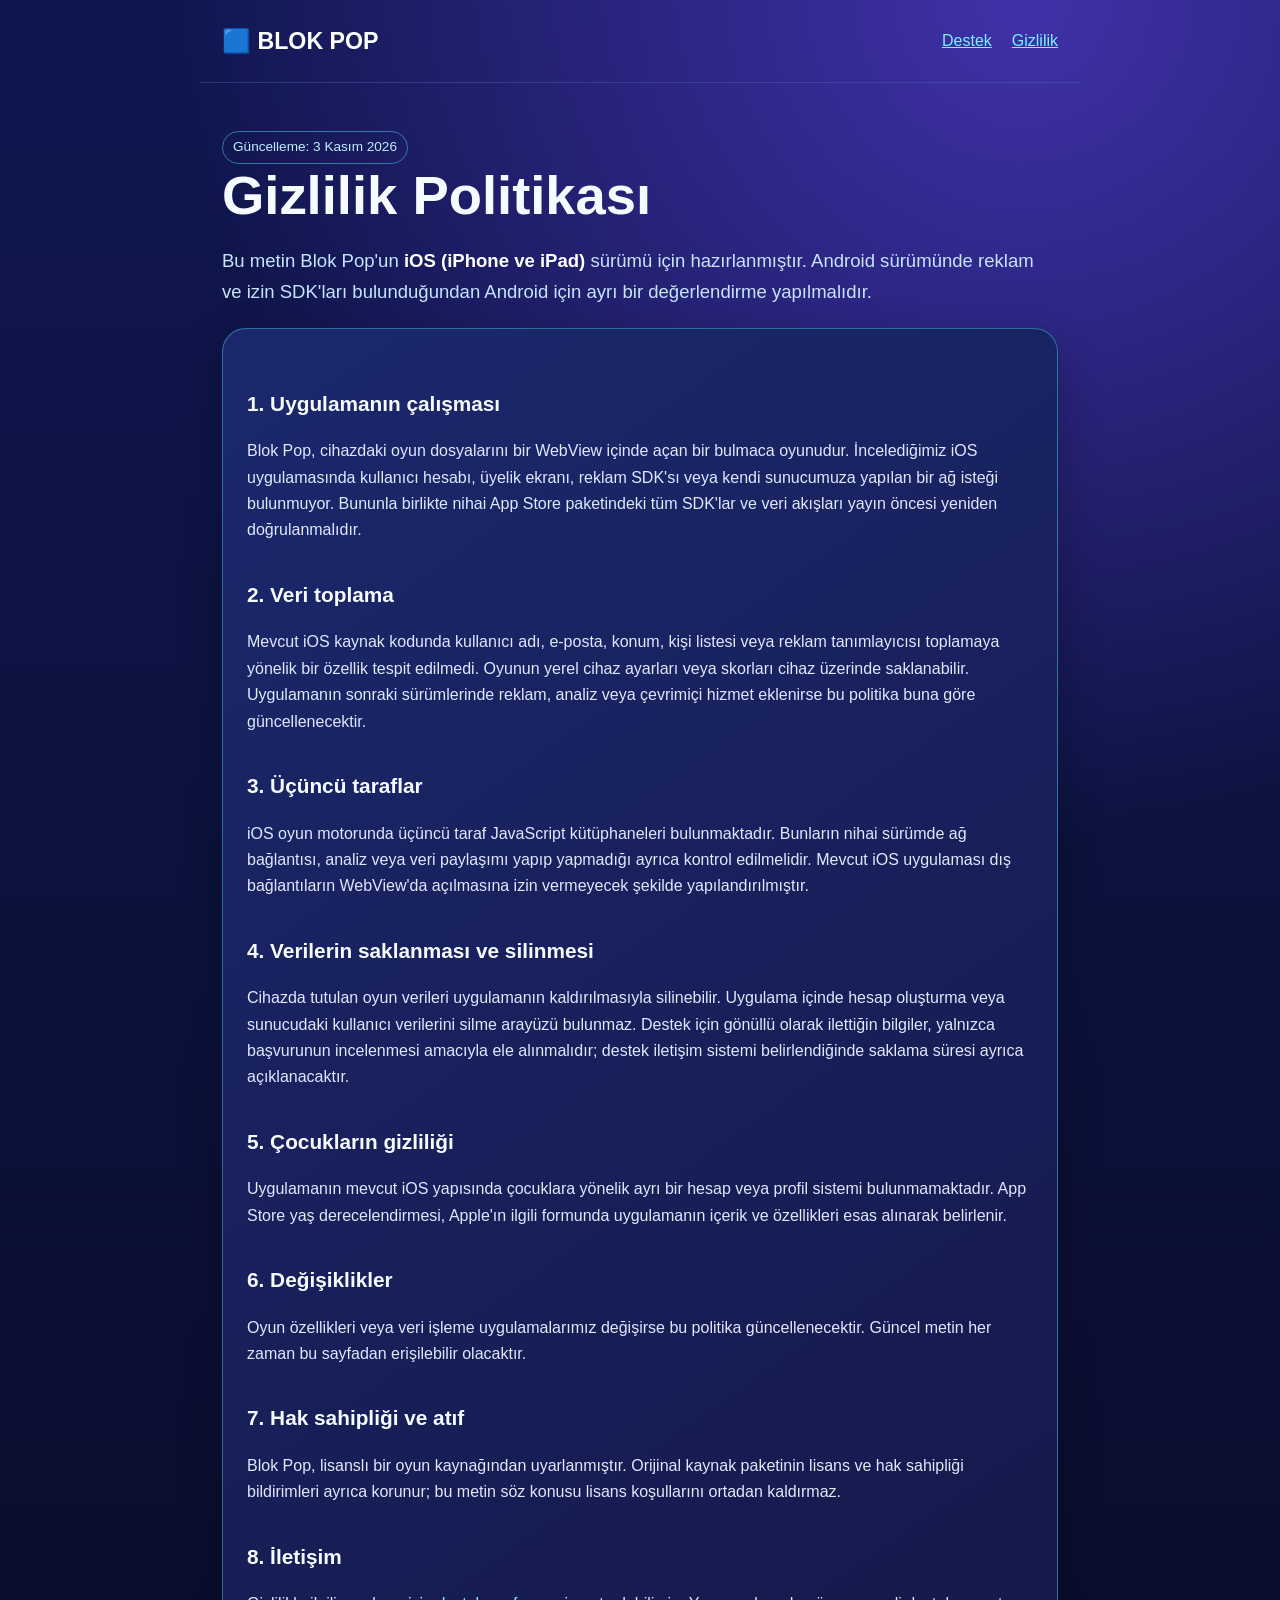
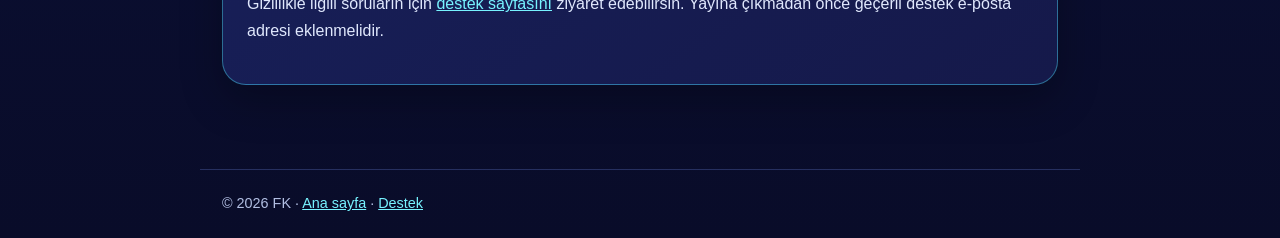
==== privacy.html @ bbdcddfd "site: add Blok Pop privacy.html" ====
<!doctype html><html lang="tr"><head><meta charset="utf-8"><meta name="viewport" content="width=device-width,initial-scale=1"><meta name="description" content="Blok Pop iOS uygulamasının gizlilik politikası."><title>Blok Pop | Gizlilik Politikası</title><link rel="stylesheet" href="style.css"></head><body><header><a class="logo" href="index.html">🟦 BLOK POP</a><nav><a href="support.html">Destek</a><a href="privacy.html" aria-current="page">Gizlilik</a></nav></header><main><span class="pill">Güncelleme: 3 Kasım 2026</span><h1>Gizlilik Politikası</h1><p class="lead">Bu metin Blok Pop'un <strong>iOS (iPhone ve iPad)</strong> sürümü için hazırlanmıştır. Android sürümünde reklam ve izin SDK'ları bulunduğundan Android için ayrı bir değerlendirme yapılmalıdır.</p><section class="card"><h2>1. Uygulamanın çalışması</h2><p>Blok Pop, cihazdaki oyun dosyalarını bir WebView içinde açan bir bulmaca oyunudur. İncelediğimiz iOS uygulamasında kullanıcı hesabı, üyelik ekranı, reklam SDK'sı veya kendi sunucumuza yapılan bir ağ isteği bulunmuyor. Bununla birlikte nihai App Store paketindeki tüm SDK'lar ve veri akışları yayın öncesi yeniden doğrulanmalıdır.</p><h2>2. Veri toplama</h2><p>Mevcut iOS kaynak kodunda kullanıcı adı, e-posta, konum, kişi listesi veya reklam tanımlayıcısı toplamaya yönelik bir özellik tespit edilmedi. Oyunun yerel cihaz ayarları veya skorları cihaz üzerinde saklanabilir. Uygulamanın sonraki sürümlerinde reklam, analiz veya çevrimiçi hizmet eklenirse bu politika buna göre güncellenecektir.</p><h2>3. Üçüncü taraflar</h2><p>iOS oyun motorunda üçüncü taraf JavaScript kütüphaneleri bulunmaktadır. Bunların nihai sürümde ağ bağlantısı, analiz veya veri paylaşımı yapıp yapmadığı ayrıca kontrol edilmelidir. Mevcut iOS uygulaması dış bağlantıların WebView'da açılmasına izin vermeyecek şekilde yapılandırılmıştır.</p><h2>4. Verilerin saklanması ve silinmesi</h2><p>Cihazda tutulan oyun verileri uygulamanın kaldırılmasıyla silinebilir. Uygulama içinde hesap oluşturma veya sunucudaki kullanıcı verilerini silme arayüzü bulunmaz. Destek için gönüllü olarak ilettiğin bilgiler, yalnızca başvurunun incelenmesi amacıyla ele alınmalıdır; destek iletişim sistemi belirlendiğinde saklama süresi ayrıca açıklanacaktır.</p><h2>5. Çocukların gizliliği</h2><p>Uygulamanın mevcut iOS yapısında çocuklara yönelik ayrı bir hesap veya profil sistemi bulunmamaktadır. App Store yaş derecelendirmesi, Apple'ın ilgili formunda uygulamanın içerik ve özellikleri esas alınarak belirlenir.</p><h2>6. Değişiklikler</h2><p>Oyun özellikleri veya veri işleme uygulamalarımız değişirse bu politika güncellenecektir. Güncel metin her zaman bu sayfadan erişilebilir olacaktır.</p><h2>7. Hak sahipliği ve atıf</h2><p>Blok Pop, lisanslı bir oyun kaynağından uyarlanmıştır. Orijinal kaynak paketinin lisans ve hak sahipliği bildirimleri ayrıca korunur; bu metin söz konusu lisans koşullarını ortadan kaldırmaz.</p><h2>8. İletişim</h2><p>Gizlilikle ilgili soruların için <a href="support.html">destek sayfasını</a> ziyaret edebilirsin. Yayına çıkmadan önce geçerli destek e-posta adresi eklenmelidir.</p></section></main><footer>© 2026 FK · <a href="index.html">Ana sayfa</a> · <a href="support.html">Destek</a></footer></body></html>
---- style.css ----
:root{color-scheme:dark;--bg:#080b2b;--card:#172260;--accent:#4eeaff;--text:#f5fbff;--muted:#b5c9ef}*{box-sizing:border-box}body{margin:0;background:radial-gradient(circle at 80% 0%,#4031a9 0,transparent 40%),linear-gradient(180deg,#101750,#090c29);color:var(--text);font-family:-apple-system,BlinkMacSystemFont,"Segoe UI",Arial,sans-serif;line-height:1.65}a{color:#77f3ff}header,main,footer{max-width:880px;padding:22px;margin:auto}header{display:flex;align-items:center;justify-content:space-between;flex-wrap:wrap;gap:10px;border-bottom:1px solid #5364af66}header .logo{font-size:1.45rem;font-weight:900;color:white;text-decoration:none}nav{display:flex;gap:20px}main{padding-top:48px;padding-bottom:64px}h1{font-size:clamp(2rem,6vw,3.4rem);line-height:1.18;margin:0 0 14px}h2{margin-top:34px;font-size:1.3rem}p,li{color:#e0e8fd}.lead{font-size:1.16rem;color:#c7e4ff}.card{background:linear-gradient(145deg,#1b286d,#15194a);border:1px solid #4eeaff66;border-radius:24px;padding:24px;box-shadow:0 16px 42px #0004;margin:20px 0}.btn{display:inline-block;background:linear-gradient(#55eeff,#2189e9);border-radius:16px;color:#0e1545;padding:13px 19px;text-decoration:none;font-weight:800}.btn.secondary{background:#3c3496;color:white}.pill{display:inline-block;color:#bfefff;border:1px solid #56dfff77;padding:4px 10px;border-radius:30px;font-size:.85rem}footer{border-top:1px solid #5364af66;color:#b2bfe3;font-size:.9rem}small{color:#b5c9ef}ul{padding-left:24px}strong{color:#fff}.pending{background:#683c22;border:1px solid #f9b879;padding:12px 16px;border-radius:12px}@media(max-width:600px){header,main,footer{padding-left:18px;padding-right:18px}.card{padding:19px}}
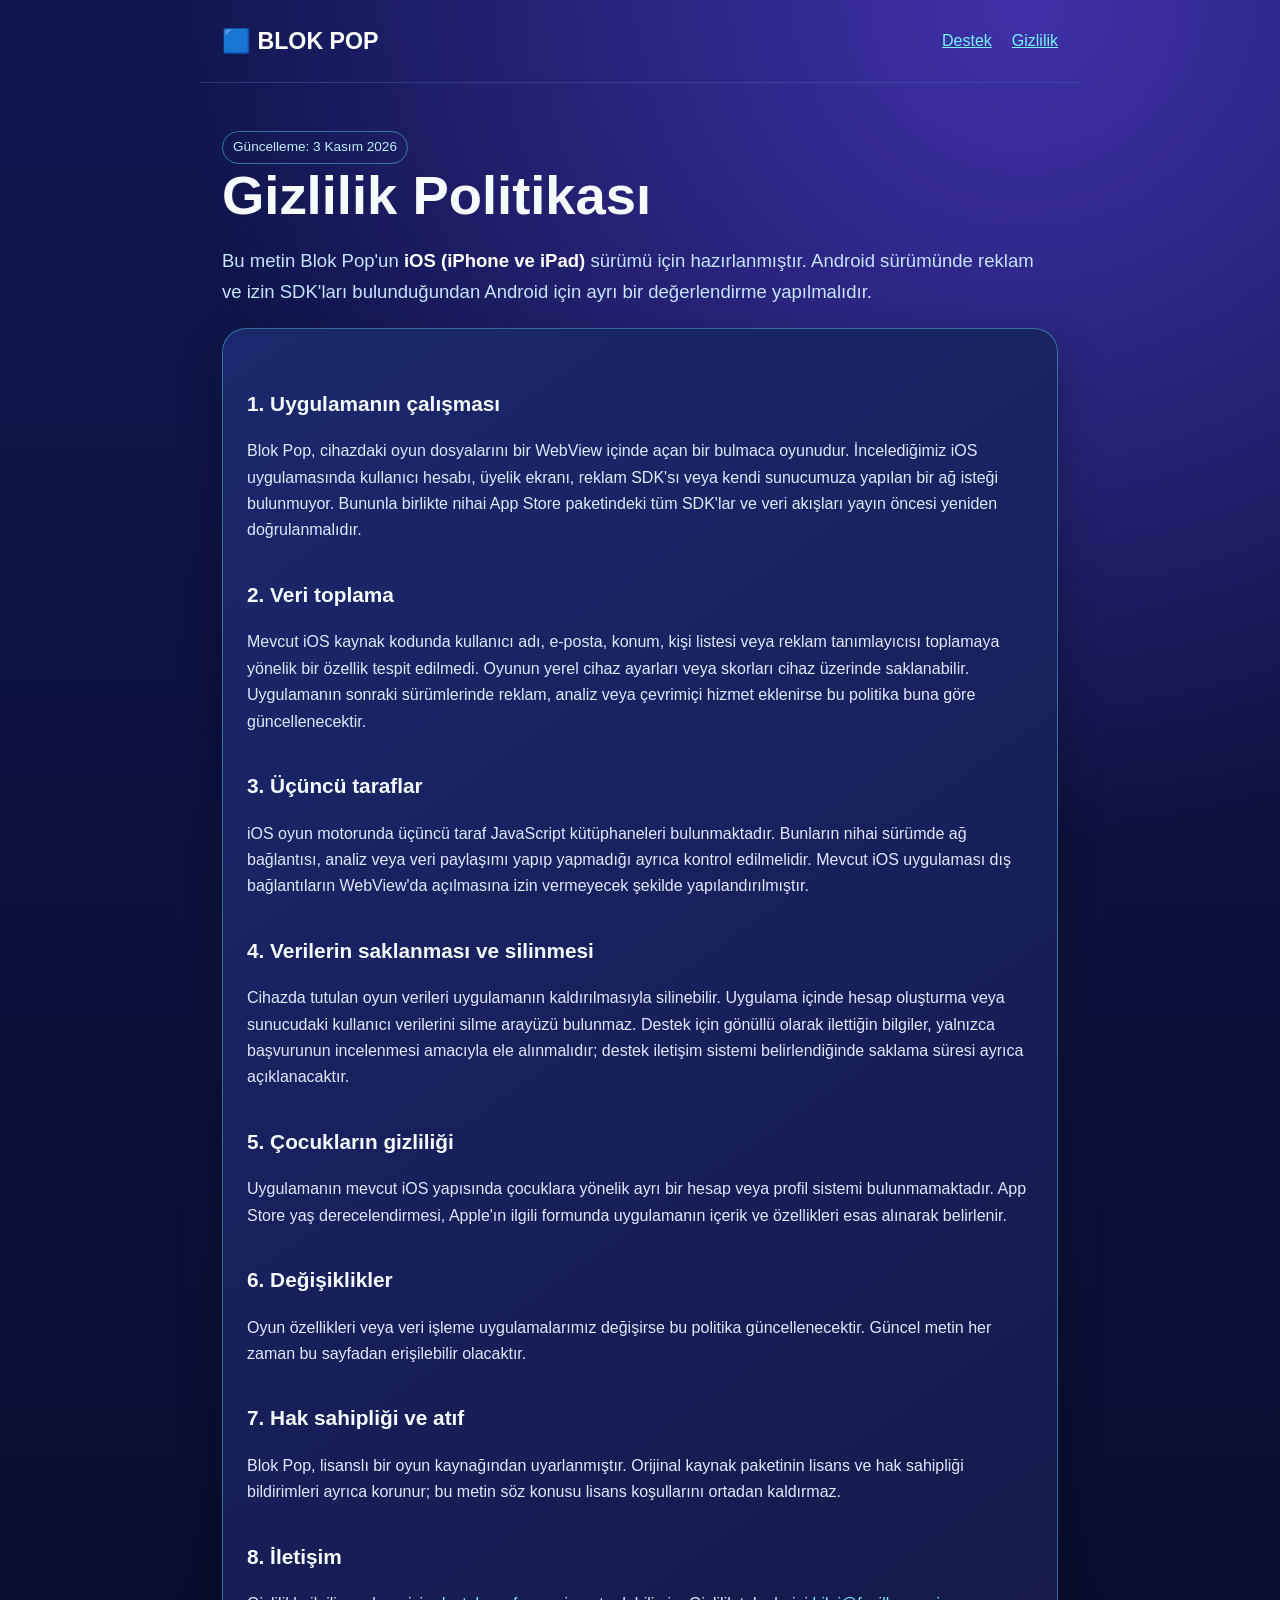
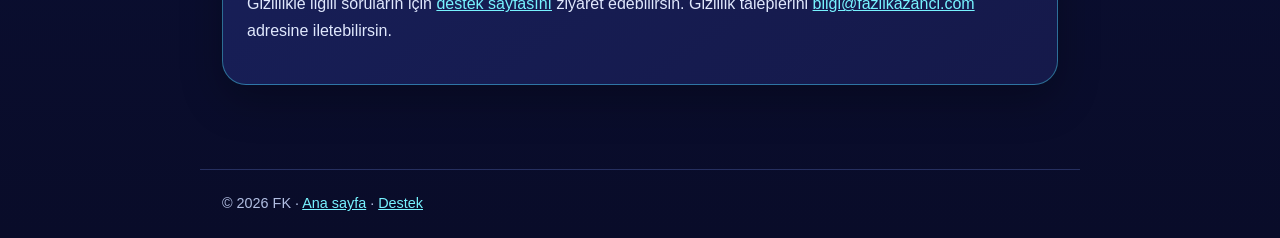
==== commit 4e360e75: "site: set official support and privacy contact email" ====
--- a/privacy.html
+++ b/privacy.html
@@ -1 +1 @@
-<!doctype html><html lang="tr"><head><meta charset="utf-8"><meta name="viewport" content="width=device-width,initial-scale=1"><meta name="description" content="Blok Pop iOS uygulamasının gizlilik politikası."><title>Blok Pop | Gizlilik Politikası</title><link rel="stylesheet" href="style.css"></head><body><header><a class="logo" href="index.html">🟦 BLOK POP</a><nav><a href="support.html">Destek</a><a href="privacy.html" aria-current="page">Gizlilik</a></nav></header><main><span class="pill">Güncelleme: 3 Kasım 2026</span><h1>Gizlilik Politikası</h1><p class="lead">Bu metin Blok Pop'un <strong>iOS (iPhone ve iPad)</strong> sürümü için hazırlanmıştır. Android sürümünde reklam ve izin SDK'ları bulunduğundan Android için ayrı bir değerlendirme yapılmalıdır.</p><section class="card"><h2>1. Uygulamanın çalışması</h2><p>Blok Pop, cihazdaki oyun dosyalarını bir WebView içinde açan bir bulmaca oyunudur. İncelediğimiz iOS uygulamasında kullanıcı hesabı, üyelik ekranı, reklam SDK'sı veya kendi sunucumuza yapılan bir ağ isteği bulunmuyor. Bununla birlikte nihai App Store paketindeki tüm SDK'lar ve veri akışları yayın öncesi yeniden doğrulanmalıdır.</p><h2>2. Veri toplama</h2><p>Mevcut iOS kaynak kodunda kullanıcı adı, e-posta, konum, kişi listesi veya reklam tanımlayıcısı toplamaya yönelik bir özellik tespit edilmedi. Oyunun yerel cihaz ayarları veya skorları cihaz üzerinde saklanabilir. Uygulamanın sonraki sürümlerinde reklam, analiz veya çevrimiçi hizmet eklenirse bu politika buna göre güncellenecektir.</p><h2>3. Üçüncü taraflar</h2><p>iOS oyun motorunda üçüncü taraf JavaScript kütüphaneleri bulunmaktadır. Bunların nihai sürümde ağ bağlantısı, analiz veya veri paylaşımı yapıp yapmadığı ayrıca kontrol edilmelidir. Mevcut iOS uygulaması dış bağlantıların WebView'da açılmasına izin vermeyecek şekilde yapılandırılmıştır.</p><h2>4. Verilerin saklanması ve silinmesi</h2><p>Cihazda tutulan oyun verileri uygulamanın kaldırılmasıyla silinebilir. Uygulama içinde hesap oluşturma veya sunucudaki kullanıcı verilerini silme arayüzü bulunmaz. Destek için gönüllü olarak ilettiğin bilgiler, yalnızca başvurunun incelenmesi amacıyla ele alınmalıdır; destek iletişim sistemi belirlendiğinde saklama süresi ayrıca açıklanacaktır.</p><h2>5. Çocukların gizliliği</h2><p>Uygulamanın mevcut iOS yapısında çocuklara yönelik ayrı bir hesap veya profil sistemi bulunmamaktadır. App Store yaş derecelendirmesi, Apple'ın ilgili formunda uygulamanın içerik ve özellikleri esas alınarak belirlenir.</p><h2>6. Değişiklikler</h2><p>Oyun özellikleri veya veri işleme uygulamalarımız değişirse bu politika güncellenecektir. Güncel metin her zaman bu sayfadan erişilebilir olacaktır.</p><h2>7. Hak sahipliği ve atıf</h2><p>Blok Pop, lisanslı bir oyun kaynağından uyarlanmıştır. Orijinal kaynak paketinin lisans ve hak sahipliği bildirimleri ayrıca korunur; bu metin söz konusu lisans koşullarını ortadan kaldırmaz.</p><h2>8. İletişim</h2><p>Gizlilikle ilgili soruların için <a href="support.html">destek sayfasını</a> ziyaret edebilirsin. Yayına çıkmadan önce geçerli destek e-posta adresi eklenmelidir.</p></section></main><footer>© 2026 FK · <a href="index.html">Ana sayfa</a> · <a href="support.html">Destek</a></footer></body></html>+<!doctype html><html lang="tr"><head><meta charset="utf-8"><meta name="viewport" content="width=device-width,initial-scale=1"><meta name="description" content="Blok Pop iOS uygulamasının gizlilik politikası."><title>Blok Pop | Gizlilik Politikası</title><link rel="stylesheet" href="style.css"></head><body><header><a class="logo" href="index.html">🟦 BLOK POP</a><nav><a href="support.html">Destek</a><a href="privacy.html" aria-current="page">Gizlilik</a></nav></header><main><span class="pill">Güncelleme: 3 Kasım 2026</span><h1>Gizlilik Politikası</h1><p class="lead">Bu metin Blok Pop'un <strong>iOS (iPhone ve iPad)</strong> sürümü için hazırlanmıştır. Android sürümünde reklam ve izin SDK'ları bulunduğundan Android için ayrı bir değerlendirme yapılmalıdır.</p><section class="card"><h2>1. Uygulamanın çalışması</h2><p>Blok Pop, cihazdaki oyun dosyalarını bir WebView içinde açan bir bulmaca oyunudur. İncelediğimiz iOS uygulamasında kullanıcı hesabı, üyelik ekranı, reklam SDK'sı veya kendi sunucumuza yapılan bir ağ isteği bulunmuyor. Bununla birlikte nihai App Store paketindeki tüm SDK'lar ve veri akışları yayın öncesi yeniden doğrulanmalıdır.</p><h2>2. Veri toplama</h2><p>Mevcut iOS kaynak kodunda kullanıcı adı, e-posta, konum, kişi listesi veya reklam tanımlayıcısı toplamaya yönelik bir özellik tespit edilmedi. Oyunun yerel cihaz ayarları veya skorları cihaz üzerinde saklanabilir. Uygulamanın sonraki sürümlerinde reklam, analiz veya çevrimiçi hizmet eklenirse bu politika buna göre güncellenecektir.</p><h2>3. Üçüncü taraflar</h2><p>iOS oyun motorunda üçüncü taraf JavaScript kütüphaneleri bulunmaktadır. Bunların nihai sürümde ağ bağlantısı, analiz veya veri paylaşımı yapıp yapmadığı ayrıca kontrol edilmelidir. Mevcut iOS uygulaması dış bağlantıların WebView'da açılmasına izin vermeyecek şekilde yapılandırılmıştır.</p><h2>4. Verilerin saklanması ve silinmesi</h2><p>Cihazda tutulan oyun verileri uygulamanın kaldırılmasıyla silinebilir. Uygulama içinde hesap oluşturma veya sunucudaki kullanıcı verilerini silme arayüzü bulunmaz. Destek için gönüllü olarak ilettiğin bilgiler, yalnızca başvurunun incelenmesi amacıyla ele alınmalıdır; destek iletişim sistemi belirlendiğinde saklama süresi ayrıca açıklanacaktır.</p><h2>5. Çocukların gizliliği</h2><p>Uygulamanın mevcut iOS yapısında çocuklara yönelik ayrı bir hesap veya profil sistemi bulunmamaktadır. App Store yaş derecelendirmesi, Apple'ın ilgili formunda uygulamanın içerik ve özellikleri esas alınarak belirlenir.</p><h2>6. Değişiklikler</h2><p>Oyun özellikleri veya veri işleme uygulamalarımız değişirse bu politika güncellenecektir. Güncel metin her zaman bu sayfadan erişilebilir olacaktır.</p><h2>7. Hak sahipliği ve atıf</h2><p>Blok Pop, lisanslı bir oyun kaynağından uyarlanmıştır. Orijinal kaynak paketinin lisans ve hak sahipliği bildirimleri ayrıca korunur; bu metin söz konusu lisans koşullarını ortadan kaldırmaz.</p><h2>8. İletişim</h2><p>Gizlilikle ilgili soruların için <a href="support.html">destek sayfasını</a> ziyaret edebilirsin. Gizlilik taleplerini <a href="mailto:bilgi@fazilkazanci.com">bilgi@fazilkazanci.com</a> adresine iletebilirsin.</p></section></main><footer>© 2026 FK · <a href="index.html">Ana sayfa</a> · <a href="support.html">Destek</a></footer></body></html>
